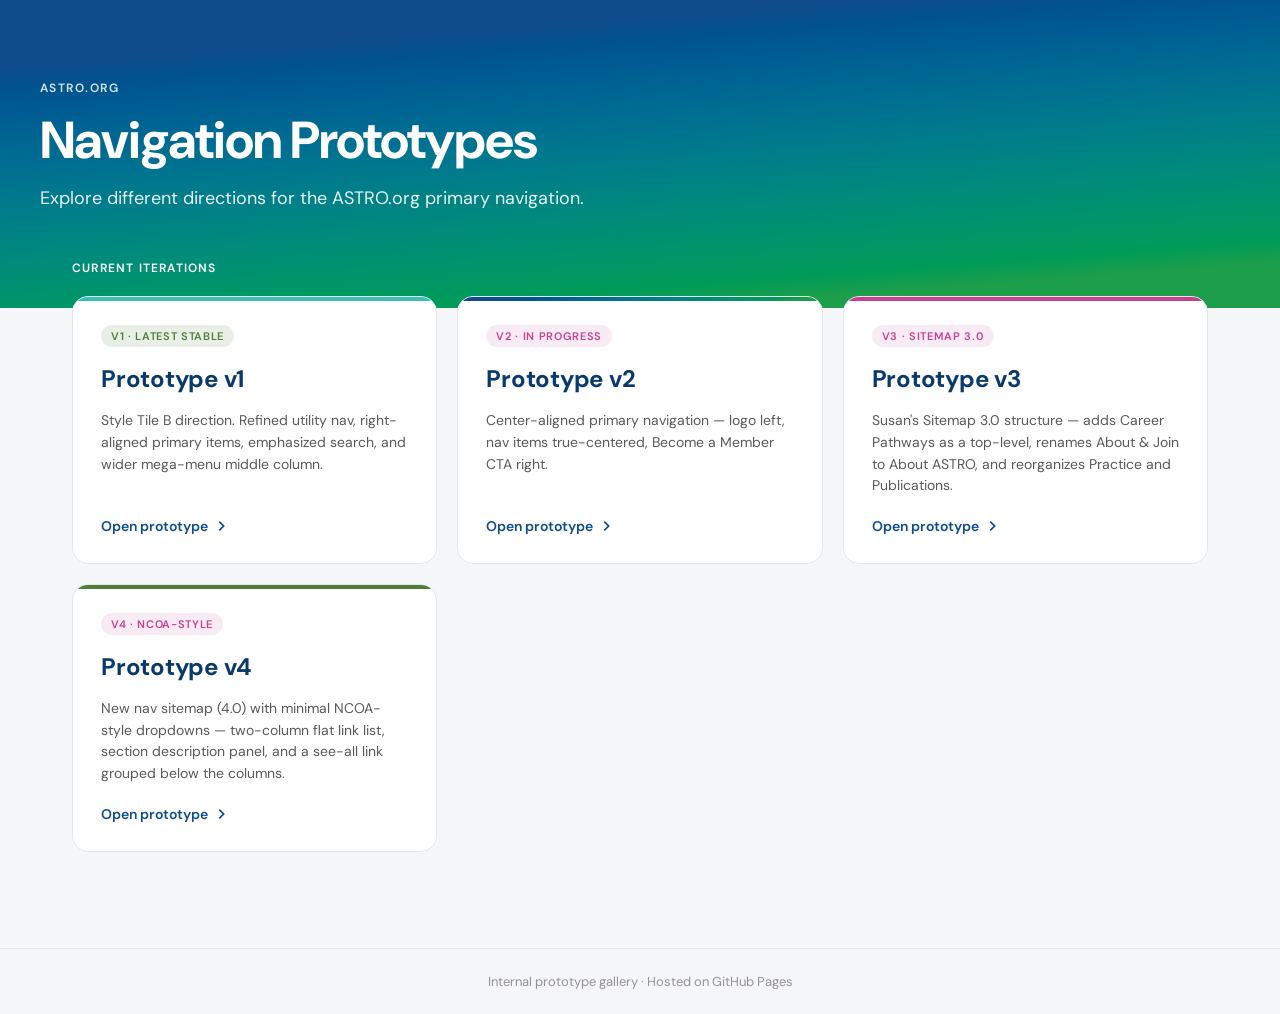
==== index.html @ 577dc600 "Add nav prototype v4 with NCOA-style minimal dropdowns New sitemap (4.0) structure: About ASTRO prom" ====
<!DOCTYPE html>
<html lang="en">
<head>
  <meta charset="UTF-8">
  <meta name="viewport" content="width=device-width, initial-scale=1.0">
  <title>ASTRO.org — Navigation Prototypes</title>
  <link rel="preconnect" href="https://fonts.googleapis.com">
  <link rel="preconnect" href="https://fonts.gstatic.com" crossorigin>
  <link href="https://fonts.googleapis.com/css2?family=DM+Sans:ital,opsz,wght@0,9..40,400;0,9..40,500;0,9..40,600;0,9..40,700;0,9..40,800&display=swap" rel="stylesheet">
  <style>
    :root {
      --color-blue:         #0E4C8C;
      --color-blue-dark:    #0A3A6B;
      --color-cyan:         #3ABEB6;
      --color-green:        #4E7E3A;
      --color-plum:         #C74090;
      --color-charcoal:     #58595B;
      --color-granite:      #979291;
      --color-alabaster:    #E5E6E5;
      --color-white:        #FFFFFF;
      --color-light-bg:     #F4F6F8;
      --color-porcelain:    #FFFAF0;
      --gradient-brand:     linear-gradient(175.62deg, #0E4C8C 17.02%, #00538F 22.13%, #005A92 27.24%, #006293 32.34%, #006992 37.45%, #007091 42.55%, #00778E 47.66%, #007D8A 52.76%, #008384 57.87%, #00897E 62.97%, #008E76 68.08%, #00936D 73.19%, #009763 78.29%, #009B58 83.40%, #1C9E4B 88.50%);
      --font-primary:       'DM Sans', system-ui, -apple-system, sans-serif;
      --radius-md:          8px;
      --radius-lg:          16px;
    }

    *, *::before, *::after { box-sizing: border-box; margin: 0; padding: 0; }
    body {
      font-family: var(--font-primary);
      color: var(--color-charcoal);
      background: var(--color-light-bg);
      -webkit-font-smoothing: antialiased;
      -moz-osx-font-smoothing: grayscale;
      min-height: 100vh;
    }
    a { text-decoration: none; color: inherit; }
    ul { list-style: none; }

    .hero {
      background: var(--gradient-brand);
      color: var(--color-white);
      padding: 80px 2rem 96px;
    }
    .hero__inner {
      max-width: 1200px;
      margin: 0 auto;
    }
    .hero__eyebrow {
      text-transform: uppercase;
      letter-spacing: 0.12em;
      font-size: 12px;
      font-weight: 600;
      opacity: 0.85;
      margin-bottom: 16px;
    }
    .hero__title {
      font-size: clamp(32px, 5vw, 52px);
      font-weight: 700;
      line-height: 1.1;
      margin-bottom: 16px;
      letter-spacing: -0.02em;
    }
    .hero__sub {
      font-size: 18px;
      line-height: 1.5;
      max-width: 680px;
      opacity: 0.9;
    }

    main {
      max-width: 1200px;
      margin: -48px auto 0;
      padding: 0 2rem 96px;
      position: relative;
    }

    .section-label {
      font-size: 12px;
      font-weight: 600;
      text-transform: uppercase;
      letter-spacing: 0.1em;
      color: var(--color-white);
      margin: 48px 0 20px;
    }
    .section-label:first-child { margin-top: 0; }

    .grid {
      display: grid;
      grid-template-columns: repeat(auto-fill, minmax(320px, 1fr));
      gap: 20px;
    }

    .card {
      background: var(--color-white);
      border: 1px solid var(--color-alabaster);
      border-radius: var(--radius-lg);
      padding: 28px;
      display: flex;
      flex-direction: column;
      gap: 16px;
      transition: transform 0.15s ease, box-shadow 0.15s ease, border-color 0.15s ease;
      position: relative;
      overflow: hidden;
    }
    .card::before {
      content: '';
      position: absolute;
      top: 0; left: 0; right: 0;
      height: 4px;
      background: var(--accent, var(--color-blue));
    }
    .card:hover {
      transform: translateY(-2px);
      box-shadow: 0 12px 32px rgba(14, 76, 140, 0.12);
      border-color: transparent;
    }
    .card--coming-soon {
      background: #FAFBFC;
      border-style: dashed;
    }
    .card--coming-soon::before { display: none; }
    .card--coming-soon:hover { transform: none; box-shadow: none; border-color: var(--color-alabaster); }

    .card__badge {
      display: inline-flex;
      align-items: center;
      gap: 6px;
      align-self: flex-start;
      padding: 4px 10px;
      border-radius: 999px;
      font-size: 11px;
      font-weight: 600;
      text-transform: uppercase;
      letter-spacing: 0.06em;
      background: rgba(14, 76, 140, 0.08);
      color: var(--color-blue);
    }
    .card__badge--live {
      background: rgba(78, 126, 58, 0.12);
      color: var(--color-green);
    }
    .card__badge--draft {
      background: rgba(199, 64, 144, 0.1);
      color: var(--color-plum);
    }
    .card__badge--soon {
      background: #EEF0F3;
      color: var(--color-granite);
    }

    .card__title {
      font-size: 24px;
      font-weight: 700;
      color: var(--color-blue-dark);
      letter-spacing: -0.01em;
    }
    .card__desc {
      font-size: 14px;
      line-height: 1.55;
      color: var(--color-charcoal);
      flex: 1;
    }
    .card__link {
      display: inline-flex;
      align-items: center;
      gap: 6px;
      font-weight: 600;
      font-size: 14px;
      color: var(--color-blue);
      margin-top: 4px;
    }
    .card__link:hover { color: var(--color-blue-dark); }
    .card__link svg { width: 14px; height: 14px; transition: transform 0.15s; }
    .card:hover .card__link svg { transform: translateX(2px); }

    footer {
      border-top: 1px solid var(--color-alabaster);
      padding: 24px 2rem;
      text-align: center;
      font-size: 13px;
      color: var(--color-granite);
    }
    footer a { color: var(--color-blue); font-weight: 500; }
  </style>
</head>
<body>
  <section class="hero">
    <div class="hero__inner">
      <div class="hero__eyebrow">ASTRO.org</div>
      <h1 class="hero__title">Navigation Prototypes</h1>
      <p class="hero__sub">Explore different directions for the ASTRO.org primary navigation.</p>
    </div>
  </section>

  <main>
    <div class="section-label">Current iterations</div>
    <div class="grid">

      <a class="card" href="nav-prototype-v1.html" style="--accent: var(--color-cyan);">
        <span class="card__badge card__badge--live">v1 · Latest stable</span>
        <h2 class="card__title">Prototype v1</h2>
        <p class="card__desc">Style Tile B direction. Refined utility nav, right-aligned primary items, emphasized search, and wider mega-menu middle column.</p>
        <span class="card__link">
          Open prototype
          <svg viewBox="0 0 16 16" fill="none" stroke="currentColor" stroke-width="2"><path d="M6 3l5 5-5 5"/></svg>
        </span>
      </a>

      <a class="card" href="nav-prototype-v2.html" style="--accent: var(--gradient-brand);">
        <span class="card__badge card__badge--draft">v2 · In progress</span>
        <h2 class="card__title">Prototype v2</h2>
        <p class="card__desc">Center-aligned primary navigation — logo left, nav items true-centered, Become a Member CTA right.</p>
        <span class="card__link">
          Open prototype
          <svg viewBox="0 0 16 16" fill="none" stroke="currentColor" stroke-width="2"><path d="M6 3l5 5-5 5"/></svg>
        </span>
      </a>

      <a class="card" href="nav-prototype-v3.html" style="--accent: var(--color-plum);">
        <span class="card__badge card__badge--draft">v3 · Sitemap 3.0</span>
        <h2 class="card__title">Prototype v3</h2>
        <p class="card__desc">Susan's Sitemap 3.0 structure — adds Career Pathways as a top-level, renames About & Join to About ASTRO, and reorganizes Practice and Publications.</p>
        <span class="card__link">
          Open prototype
          <svg viewBox="0 0 16 16" fill="none" stroke="currentColor" stroke-width="2"><path d="M6 3l5 5-5 5"/></svg>
        </span>
      </a>

      <a class="card" href="nav-prototype-v4.html" style="--accent: var(--color-green);">
        <span class="card__badge card__badge--draft">v4 · NCOA-style</span>
        <h2 class="card__title">Prototype v4</h2>
        <p class="card__desc">New nav sitemap (4.0) with minimal NCOA-style dropdowns — two-column flat link list, section description panel, and a see-all link grouped below the columns.</p>
        <span class="card__link">
          Open prototype
          <svg viewBox="0 0 16 16" fill="none" stroke="currentColor" stroke-width="2"><path d="M6 3l5 5-5 5"/></svg>
        </span>
      </a>

    </div>
  </main>

  <footer>
    Internal prototype gallery · Hosted on GitHub Pages
  </footer>
</body>
</html>
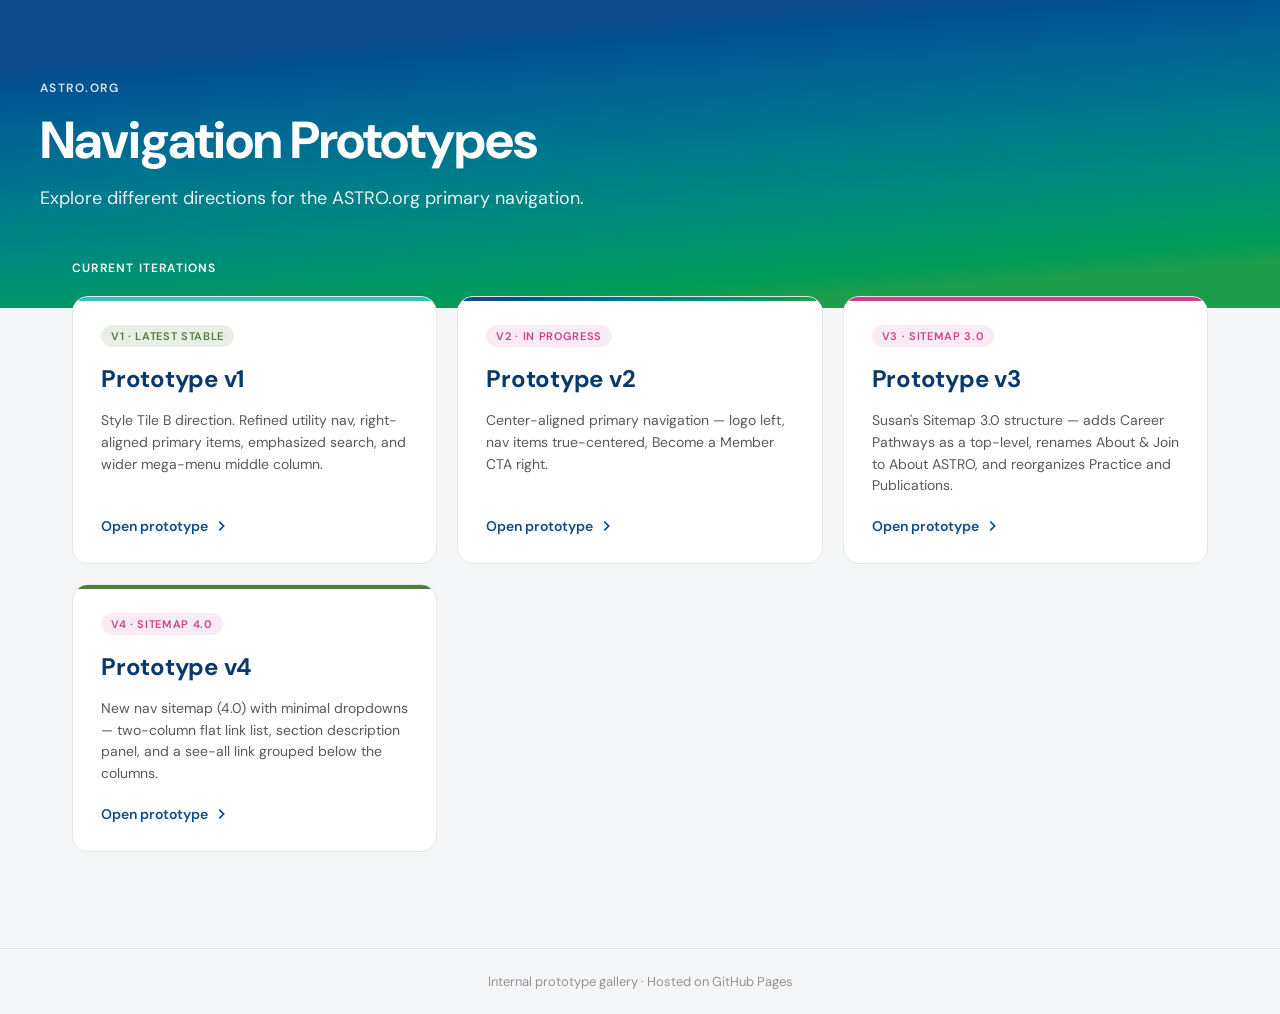
==== commit 8c36a6da: "Remove NCOA references from v4 prototype and index Co-Authored-By: Claude Sonnet 4.6 <noreply@anthro" ====
--- a/index.html
+++ b/index.html
@@ -229,9 +229,9 @@
       </a>
 
       <a class="card" href="nav-prototype-v4.html" style="--accent: var(--color-green);">
-        <span class="card__badge card__badge--draft">v4 · NCOA-style</span>
+        <span class="card__badge card__badge--draft">v4 · Sitemap 4.0</span>
         <h2 class="card__title">Prototype v4</h2>
-        <p class="card__desc">New nav sitemap (4.0) with minimal NCOA-style dropdowns — two-column flat link list, section description panel, and a see-all link grouped below the columns.</p>
+        <p class="card__desc">New nav sitemap (4.0) with minimal dropdowns — two-column flat link list, section description panel, and a see-all link grouped below the columns.</p>
         <span class="card__link">
           Open prototype
           <svg viewBox="0 0 16 16" fill="none" stroke="currentColor" stroke-width="2"><path d="M6 3l5 5-5 5"/></svg>
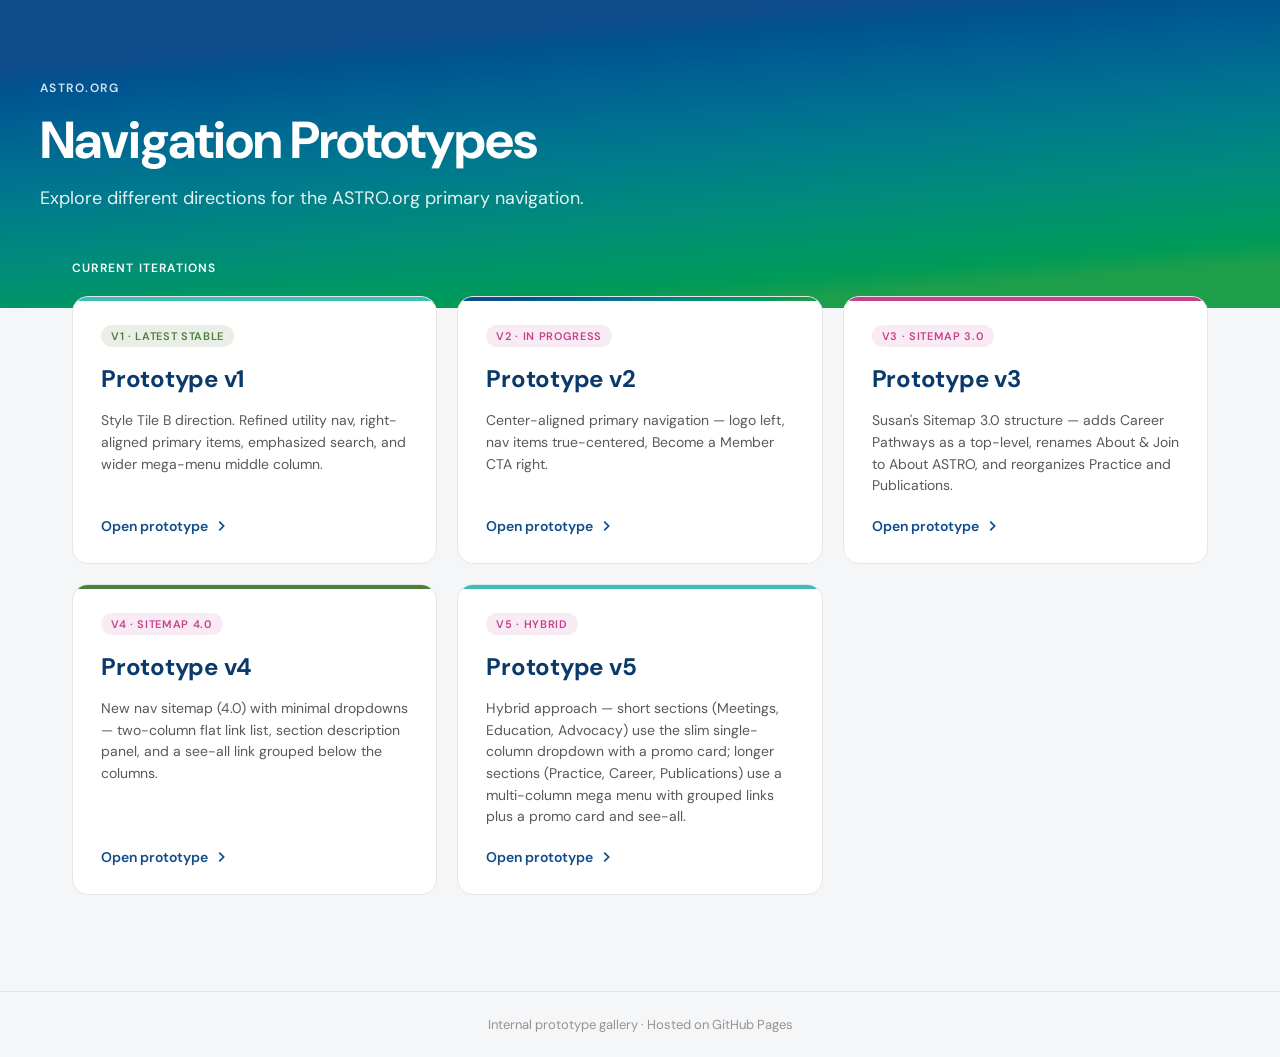
==== commit e21d9a8e: "Add nav prototype v5 hybrid (slim + mega dropdowns) Combines v3's multi-column mega menus with v4's " ====
--- a/index.html
+++ b/index.html
@@ -238,6 +238,16 @@
         </span>
       </a>
 
+      <a class="card" href="nav-prototype-v5.html" style="--accent: var(--color-cyan);">
+        <span class="card__badge card__badge--draft">v5 · Hybrid</span>
+        <h2 class="card__title">Prototype v5</h2>
+        <p class="card__desc">Hybrid approach — short sections (Meetings, Education, Advocacy) use the slim single-column dropdown with a promo card; longer sections (Practice, Career, Publications) use a multi-column mega menu with grouped links plus a promo card and see-all.</p>
+        <span class="card__link">
+          Open prototype
+          <svg viewBox="0 0 16 16" fill="none" stroke="currentColor" stroke-width="2"><path d="M6 3l5 5-5 5"/></svg>
+        </span>
+      </a>
+
     </div>
   </main>
 
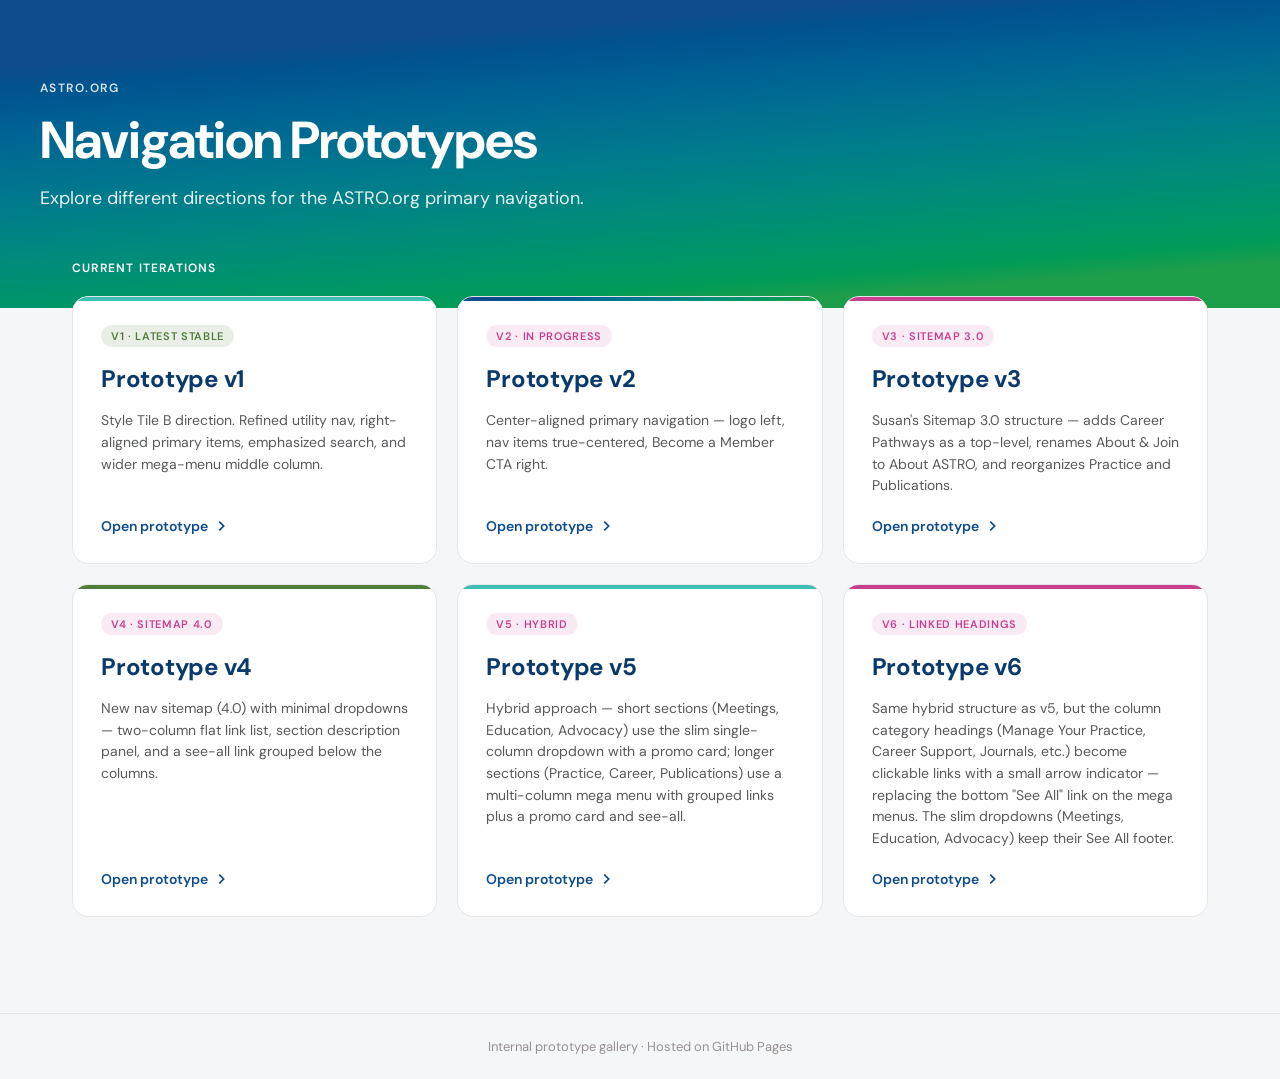
==== commit ceee1e78: "v6: new prototype with linked column headings Replaces the bottom "See All" footer on Practice, Care" ====
--- a/index.html
+++ b/index.html
@@ -248,6 +248,16 @@
         </span>
       </a>
 
+      <a class="card" href="nav-prototype-v6.html" style="--accent: var(--color-plum);">
+        <span class="card__badge card__badge--draft">v6 · Linked Headings</span>
+        <h2 class="card__title">Prototype v6</h2>
+        <p class="card__desc">Same hybrid structure as v5, but the column category headings (Manage Your Practice, Career Support, Journals, etc.) become clickable links with a small arrow indicator — replacing the bottom "See All" link on the mega menus. The slim dropdowns (Meetings, Education, Advocacy) keep their See All footer.</p>
+        <span class="card__link">
+          Open prototype
+          <svg viewBox="0 0 16 16" fill="none" stroke="currentColor" stroke-width="2"><path d="M6 3l5 5-5 5"/></svg>
+        </span>
+      </a>
+
     </div>
   </main>
 
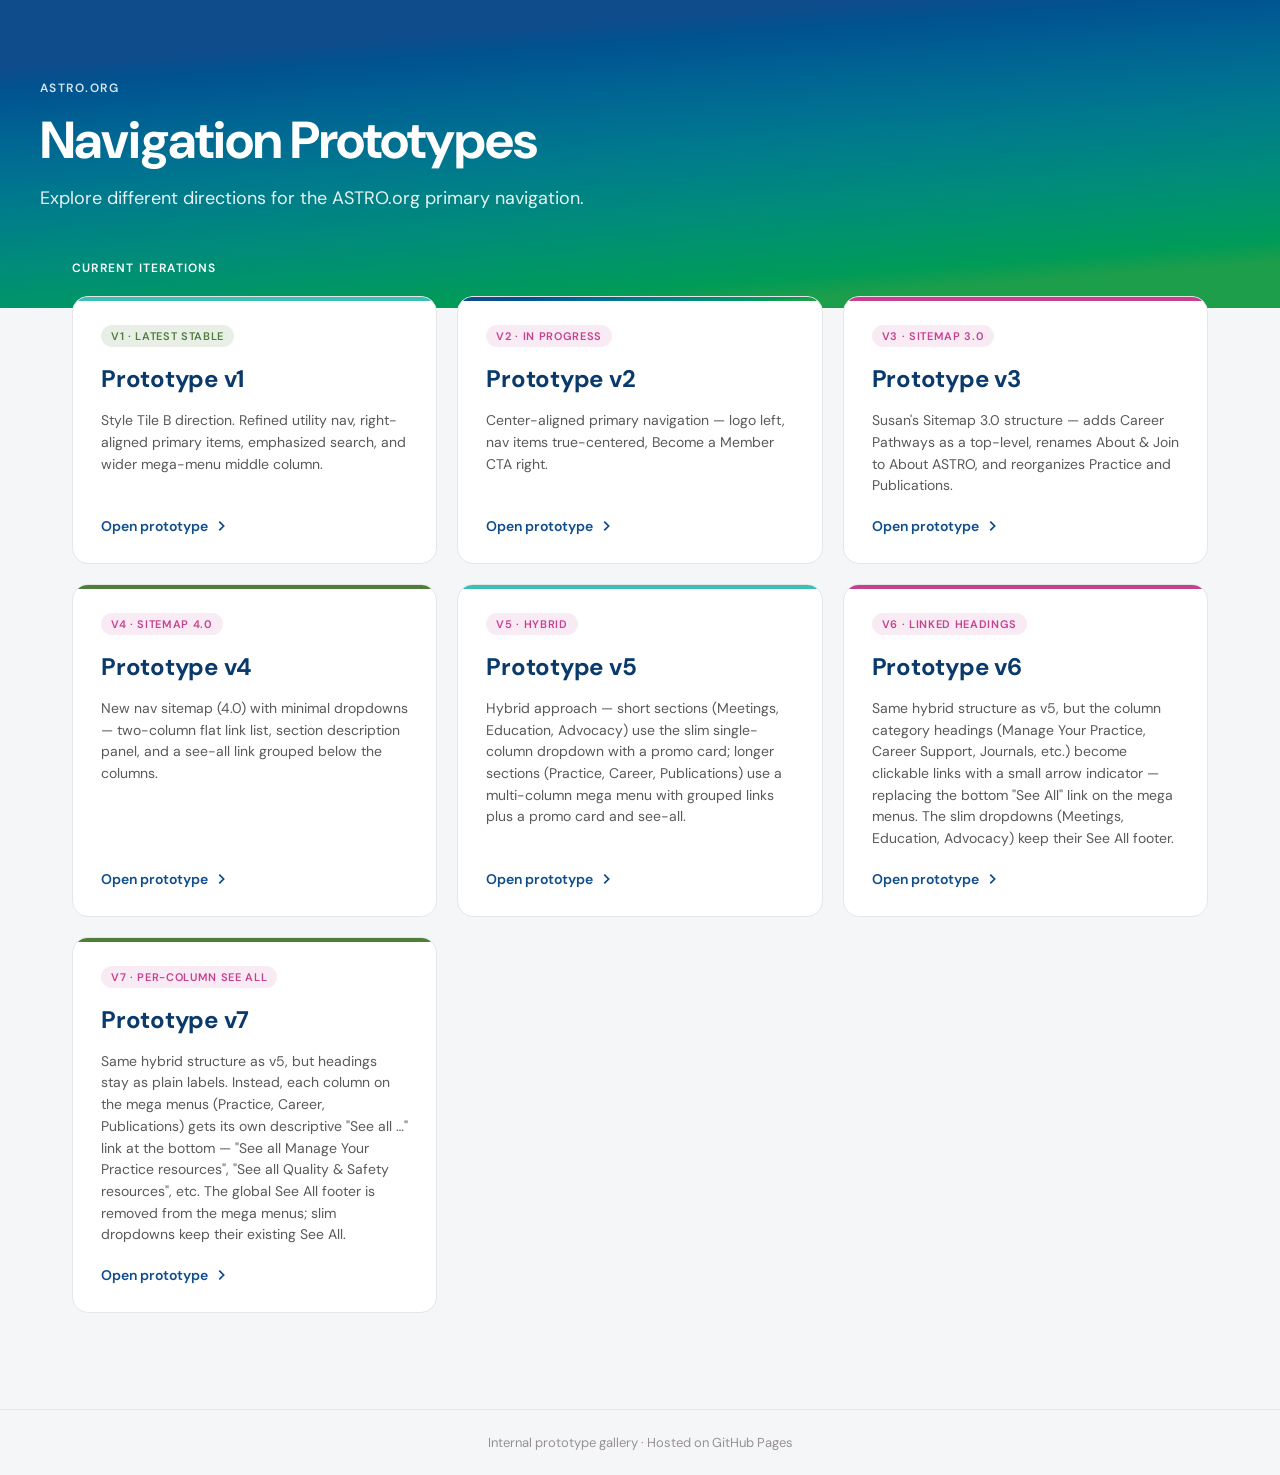
==== commit c2106fc3: "v7: new prototype with per-column See All links Same hybrid structure as v5, but replaces the single" ====
--- a/index.html
+++ b/index.html
@@ -258,6 +258,16 @@
         </span>
       </a>
 
+      <a class="card" href="nav-prototype-v7.html" style="--accent: var(--color-green);">
+        <span class="card__badge card__badge--draft">v7 · Per-Column See All</span>
+        <h2 class="card__title">Prototype v7</h2>
+        <p class="card__desc">Same hybrid structure as v5, but headings stay as plain labels. Instead, each column on the mega menus (Practice, Career, Publications) gets its own descriptive "See all …" link at the bottom — "See all Manage Your Practice resources", "See all Quality &amp; Safety resources", etc. The global See All footer is removed from the mega menus; slim dropdowns keep their existing See All.</p>
+        <span class="card__link">
+          Open prototype
+          <svg viewBox="0 0 16 16" fill="none" stroke="currentColor" stroke-width="2"><path d="M6 3l5 5-5 5"/></svg>
+        </span>
+      </a>
+
     </div>
   </main>
 
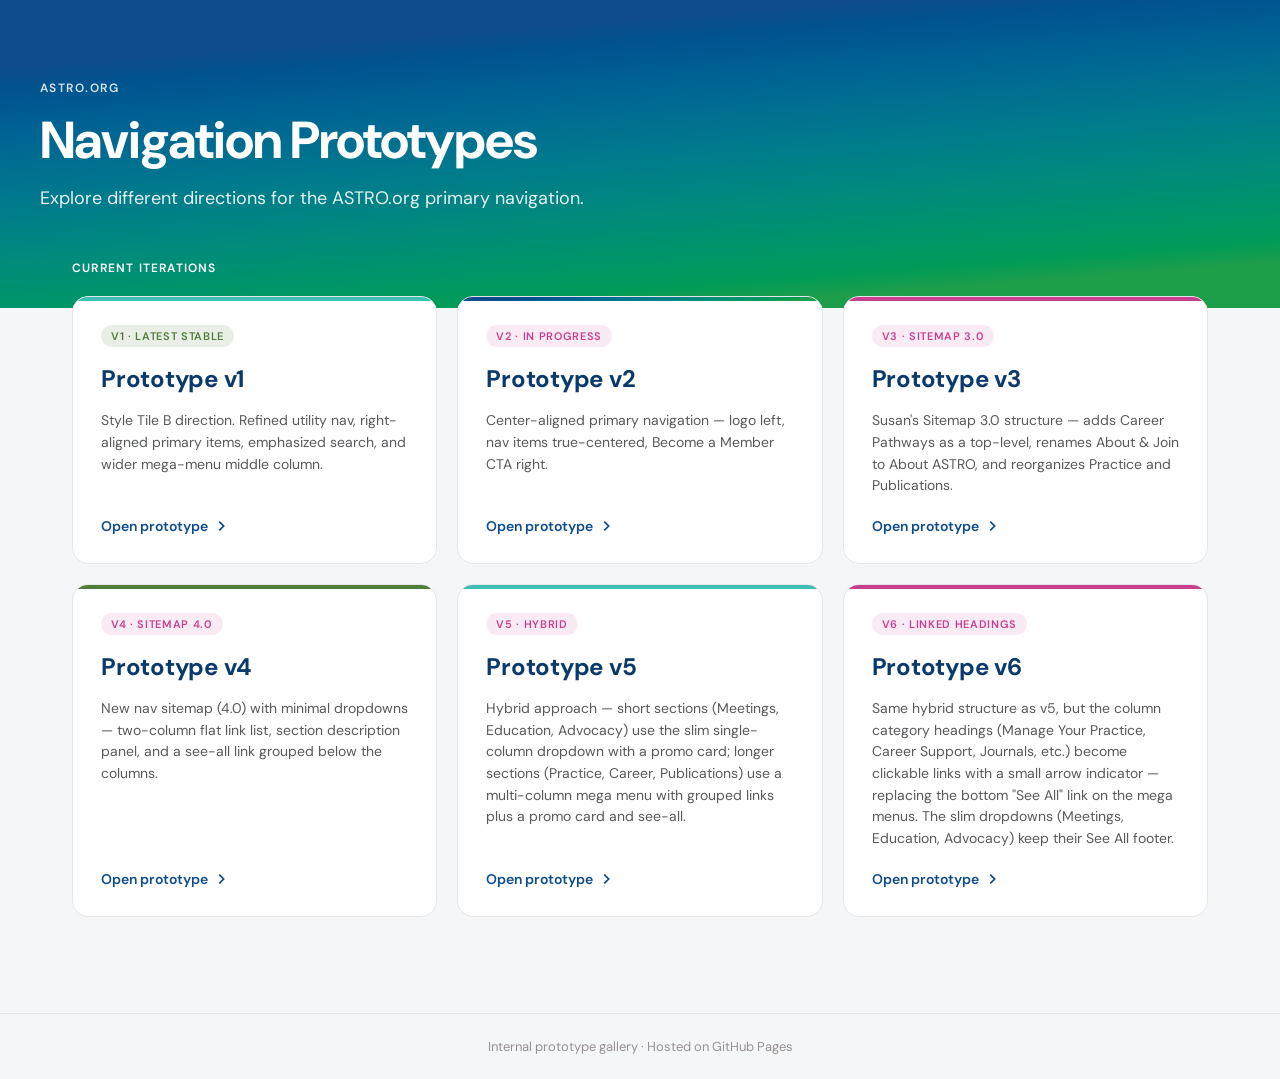
==== commit 37fbc6c1: "Hide v7 from index; v6 Education: add Explore Topics, rename Browse Courses Co-Authored-By: Claude O" ====
--- a/index.html
+++ b/index.html
@@ -258,6 +258,7 @@
         </span>
       </a>
 
+      <!-- Prototype v7 disabled
       <a class="card" href="nav-prototype-v7.html" style="--accent: var(--color-green);">
         <span class="card__badge card__badge--draft">v7 · Per-Column See All</span>
         <h2 class="card__title">Prototype v7</h2>
@@ -267,6 +268,7 @@
           <svg viewBox="0 0 16 16" fill="none" stroke="currentColor" stroke-width="2"><path d="M6 3l5 5-5 5"/></svg>
         </span>
       </a>
+      -->
 
     </div>
   </main>
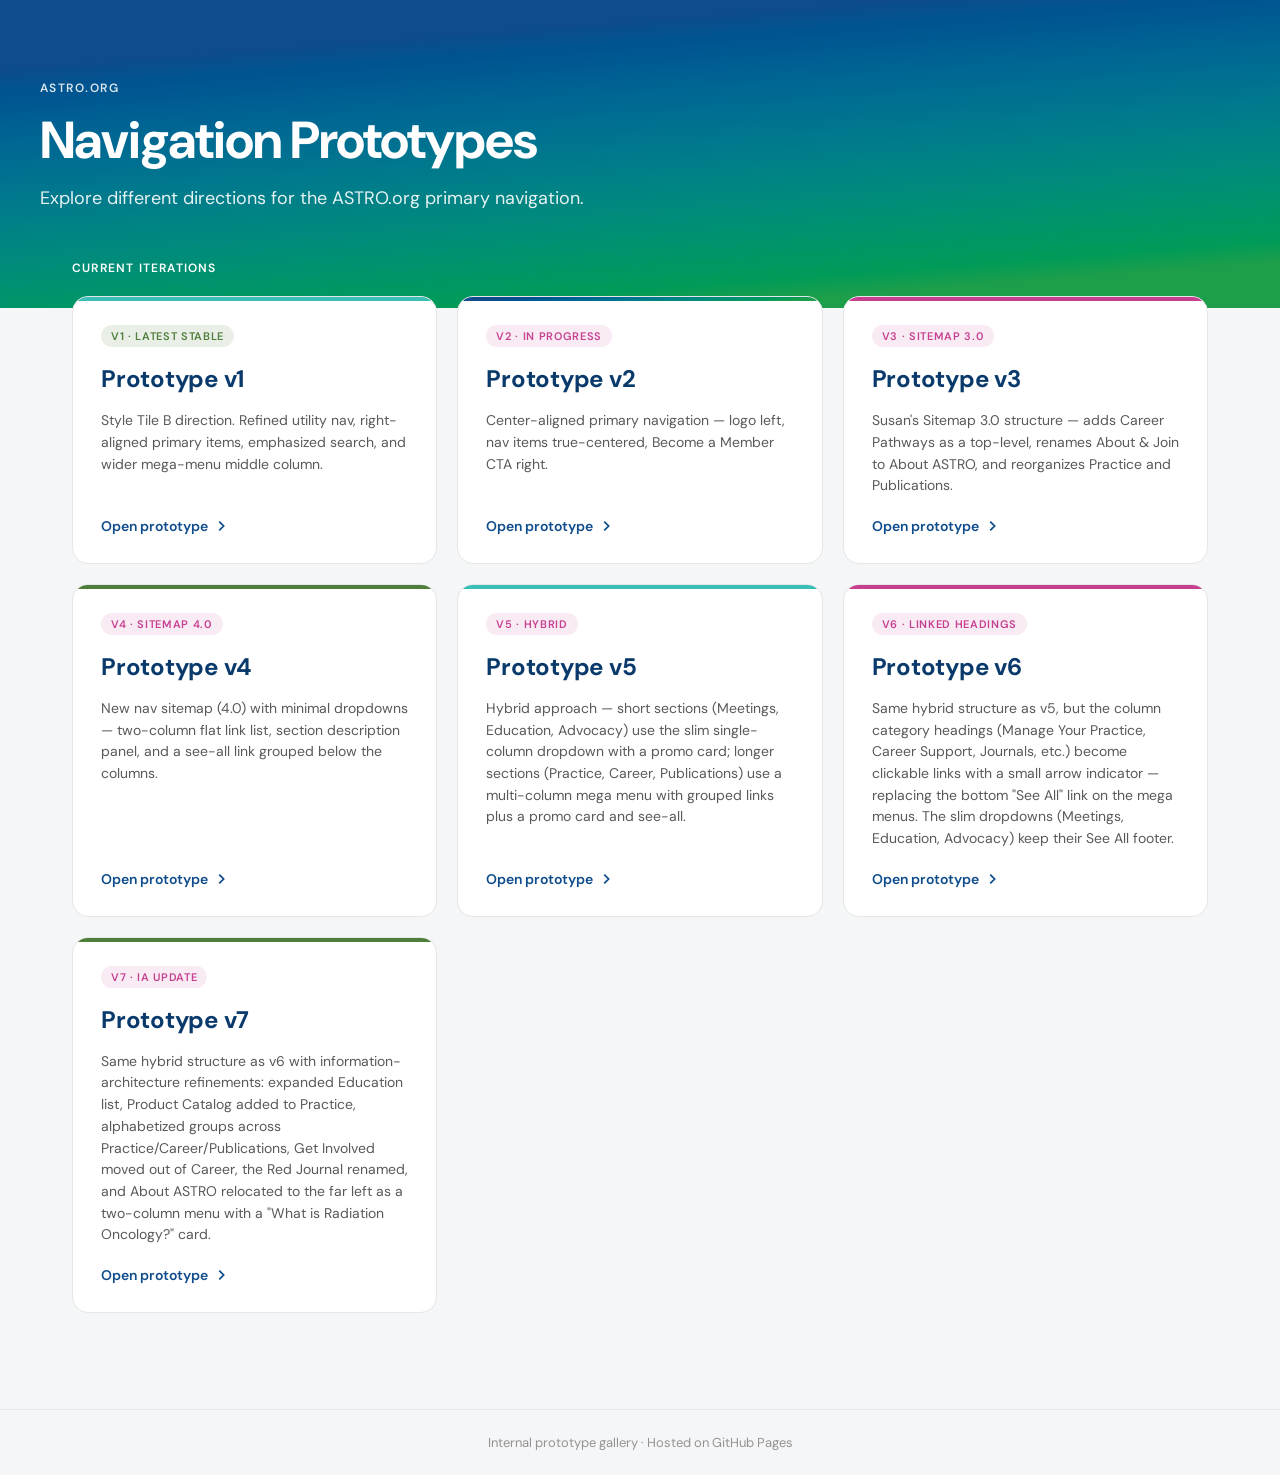
==== commit 5937b150: "v7: new IA-update prototype based on v6 Copy v6 to v7 and apply information-architecture changes acr" ====
--- a/index.html
+++ b/index.html
@@ -258,17 +258,15 @@
         </span>
       </a>
 
-      <!-- Prototype v7 disabled
       <a class="card" href="nav-prototype-v7.html" style="--accent: var(--color-green);">
-        <span class="card__badge card__badge--draft">v7 · Per-Column See All</span>
+        <span class="card__badge card__badge--draft">v7 · IA Update</span>
         <h2 class="card__title">Prototype v7</h2>
-        <p class="card__desc">Same hybrid structure as v5, but headings stay as plain labels. Instead, each column on the mega menus (Practice, Career, Publications) gets its own descriptive "See all …" link at the bottom — "See all Manage Your Practice resources", "See all Quality &amp; Safety resources", etc. The global See All footer is removed from the mega menus; slim dropdowns keep their existing See All.</p>
-        <span class="card__link">
-          Open prototype
-          <svg viewBox="0 0 16 16" fill="none" stroke="currentColor" stroke-width="2"><path d="M6 3l5 5-5 5"/></svg>
-        </span>
-      </a>
-      -->
+        <p class="card__desc">Same hybrid structure as v6 with information-architecture refinements: expanded Education list, Product Catalog added to Practice, alphabetized groups across Practice/Career/Publications, Get Involved moved out of Career, the Red Journal renamed, and About ASTRO relocated to the far left as a two-column menu with a "What is Radiation Oncology?" card.</p>
+        <span class="card__link">
+          Open prototype
+          <svg viewBox="0 0 16 16" fill="none" stroke="currentColor" stroke-width="2"><path d="M6 3l5 5-5 5"/></svg>
+        </span>
+      </a>
 
     </div>
   </main>
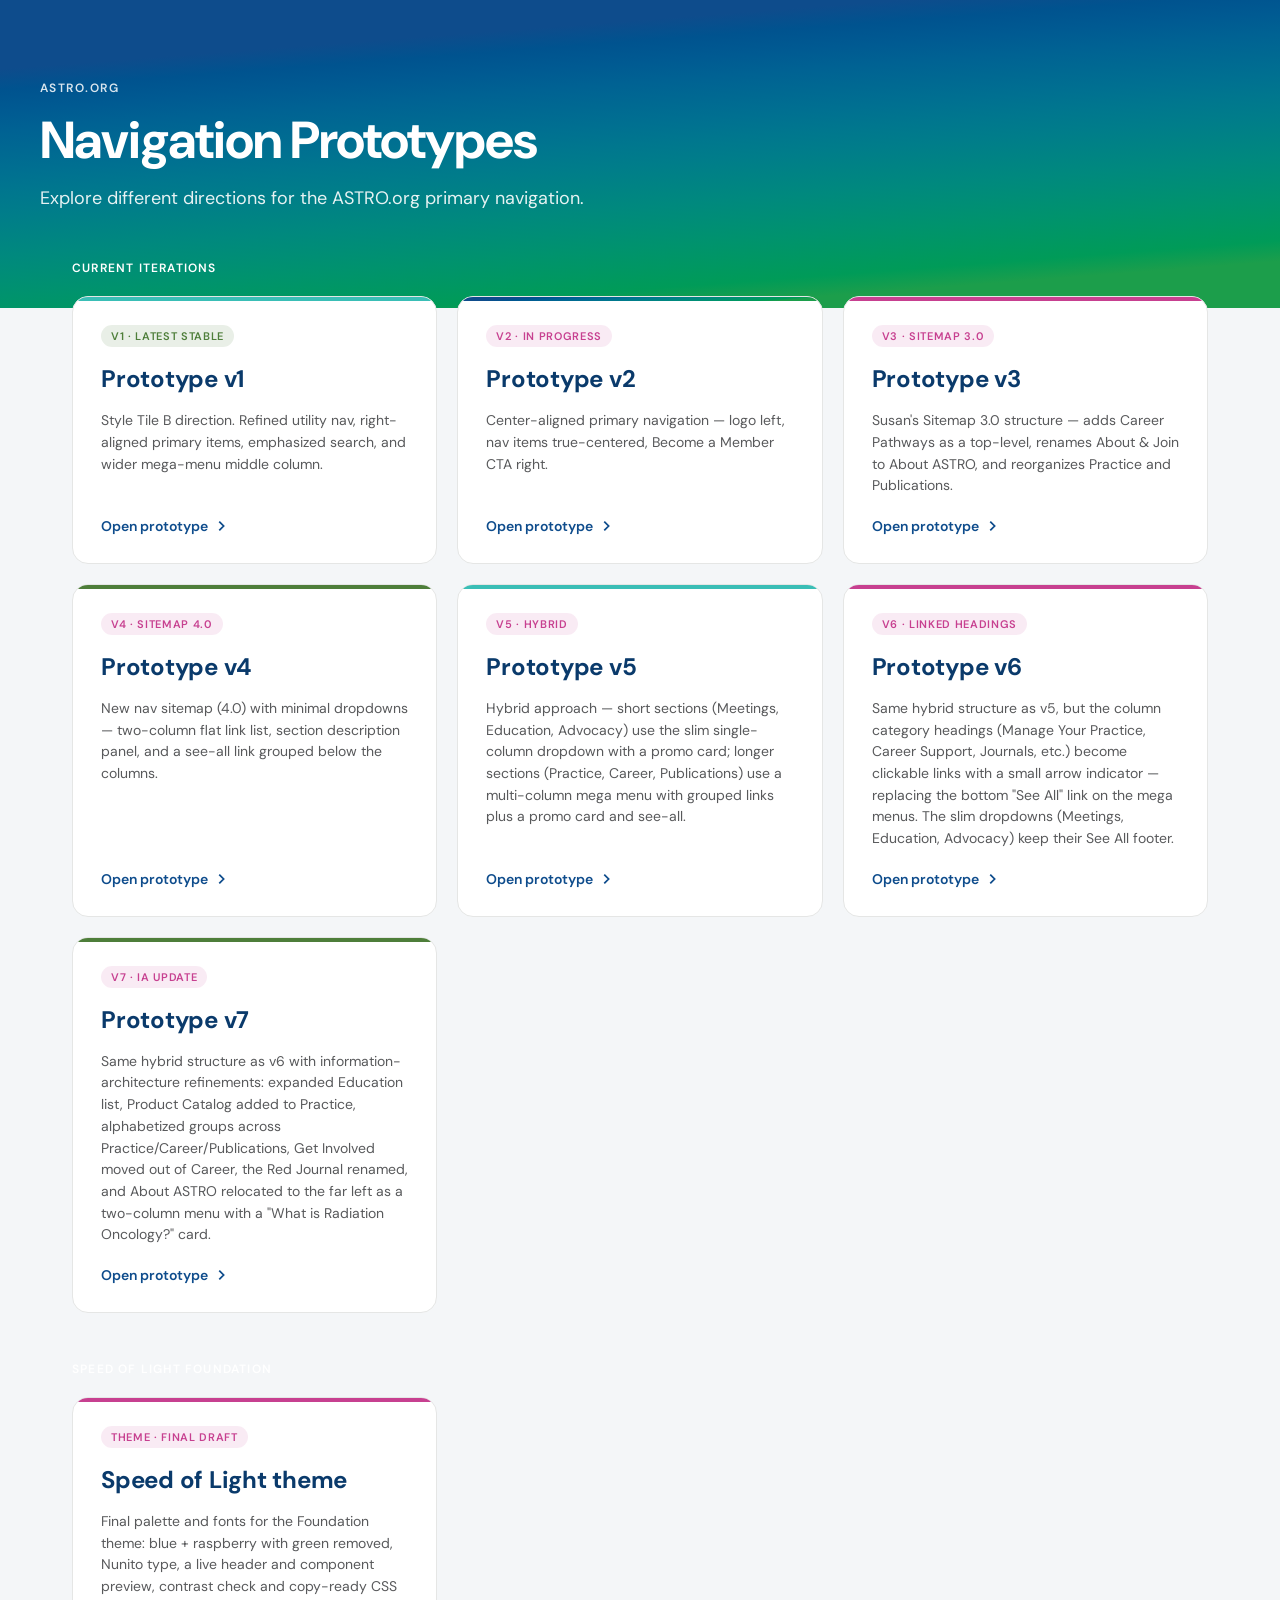
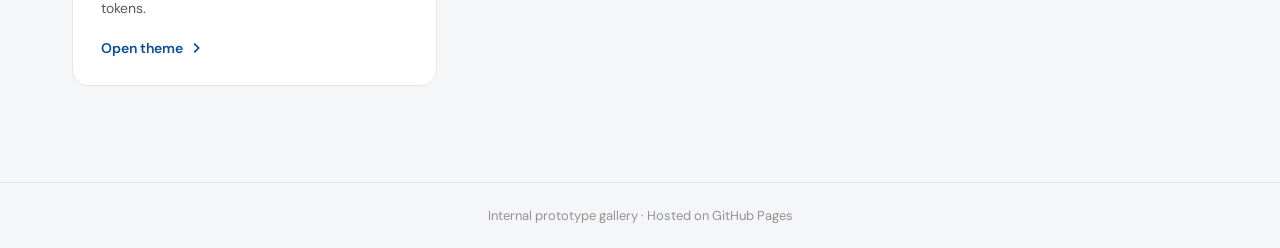
==== commit 544c8f3d: "Add Speed of Light theme page and CSS tokens Final draft of the Speed of Light Foundation theme for " ====
--- a/index.html
+++ b/index.html
@@ -269,6 +269,21 @@
       </a>
 
     </div>
+
+    <div class="section-label">Speed of Light Foundation</div>
+    <div class="grid">
+
+      <a class="card" href="speed-of-light-theme.html" style="--accent: var(--color-plum);">
+        <span class="card__badge card__badge--draft">Theme · Final draft</span>
+        <h2 class="card__title">Speed of Light theme</h2>
+        <p class="card__desc">Final palette and fonts for the Foundation theme: blue + raspberry with green removed, Nunito type, a live header and component preview, contrast check and copy-ready CSS tokens.</p>
+        <span class="card__link">
+          Open theme
+          <svg viewBox="0 0 16 16" fill="none" stroke="currentColor" stroke-width="2"><path d="M6 3l5 5-5 5"/></svg>
+        </span>
+      </a>
+
+    </div>
   </main>
 
   <footer>
